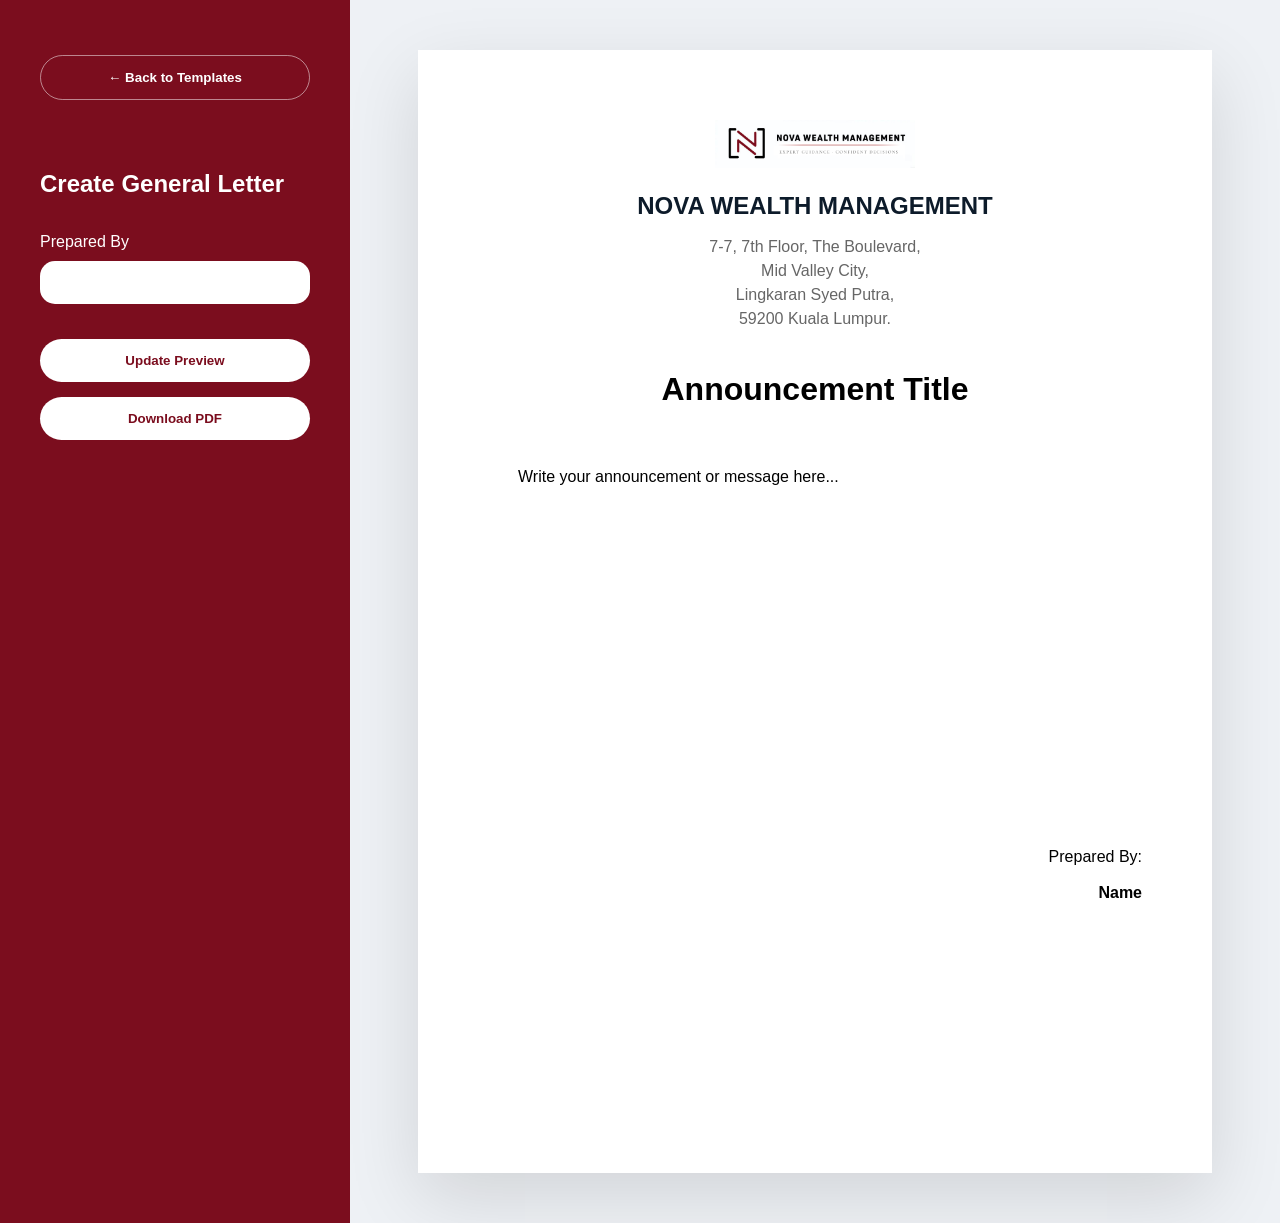
==== client.html @ 17e978bb "update" ====
<!DOCTYPE html>

<html lang="en">

<head>

<meta charset="UTF-8">

<meta name="viewport" content="width=device-width, initial-scale=1.0">

<title>General Letter Editor</title>

<link rel="stylesheet" href="css/informal.css">

</head>


<body>


<section class="editor">


<!-- LEFT CONTROL PANEL -->

<div class="input-area">


<button 
class="back-btn"
onclick="backHome()">

← Back to Templates

</button>


<h2>Create General Letter</h2>

<label>
Prepared By
</label>

<input
type="text"
id="prepared">

<button onclick="generateInformalLetter()">

Update Preview

</button>


<button onclick="downloadPDF()">

Download PDF

</button>


</div>






<!-- RIGHT PREVIEW -->

<div class="preview">


<div class="paper">



<!-- COMPANY HEADER -->


<div class="letter-header">


<img
src="image/logo.png"
class="letter-logo">



<div class="company">


<h3>
NOVA WEALTH MANAGEMENT
</h3>


<p>

7-7, 7th Floor, The Boulevard,<br>

Mid Valley City,<br>

Lingkaran Syed Putra,<br>

59200 Kuala Lumpur.

</p>


</div>


</div>



<hr>






<!-- INFORMAL CONTENT -->


<h2 
id="previewTitle" 
contenteditable="true">

Announcement Title

</h2>



<div 
id="previewContent" 
contenteditable="true">

Write your announcement or message here...

</div>






<div class="sign">

Prepared By:

<br><br>


<span 
id="previewPrepared">

Name

</span>



</div>




</div>


</div>



</section>



<script src="js/html2pdf.bundle.min.js"></script>

<script src="js/script.js"></script>


</body>


</html>
---- css/informal.css ----
*{

    margin:0;
    padding:0;
    box-sizing:border-box;
    font-family:"Inter", Arial, sans-serif;

}


body{

    background:#eef1f5;

}


/* layout */

.editor{

    min-height:100vh;

    display:grid;

    grid-template-columns:350px 1fr;

}


/* sidebar */

.input-area{

    background:#7B0D1E;

    color:white;

    padding:40px;

}


.input-area h2{

    margin-bottom:35px;

}


.input-area label{

    display:block;

    margin-bottom:10px;

}


.input-area input{

    width:100%;

    padding:14px;

    border:none;

    border-radius:15px;

    margin-bottom:20px;

}

.input-area button{

    width:100%;

    padding:14px;

    margin-top:15px;

    border:none;

    border-radius:30px;


    background:white;

    color:#7B0D1E;


    cursor:pointer;


    font-weight:600;


    transition:
    transform .25s ease,
    box-shadow .25s ease,
    background .25s ease;


}


/* mouse hover */

.input-area button:hover{


    transform:translateY(-3px);


    box-shadow:
    0 10px 25px rgba(0,0,0,.25);


}



/* click effect */

.input-area button:active{


    transform:scale(.95);


}

/* back button */

.back-btn{

    margin-bottom:70px !important;

    background:transparent !important;

    color:white !important;

    border:1px solid rgba(255,255,255,.5) !important;

}


.back-btn:hover{

    background:white !important;

    color:#7B0D1E !important;

}


/* preview */

.preview{

    padding:50px;

    display:flex;

    justify-content:center;

}


/* paper */

.paper{

    width:794px;

    min-height:1123px;


    background:white;

    padding:70px;


    box-shadow:
    0 25px 70px rgba(0,0,0,.12);


    position:relative;

    overflow:hidden;

}


/* header */


.letter-header{

    text-align:center;

}


.letter-logo{

    width:200px;

    margin-bottom:20px;

}


.company h3{

    font-size:24px;

    color:#0D1B2A;

}


.company p{

    margin-top:15px;

    color:#666;

    line-height:1.5;

}



hr{

    display:none;

}



/* title */

#previewTitle{

    text-align:center;

    font-size:32px;

    margin-top:40px;

    margin-bottom:30px;

    outline:none;

}

/* message card */

#previewContent{

    min-height:350px;

    padding:30px;
}

/* signature */

.sign{

    margin-top:60px;

    width:100%;

    text-align:right;

    display:block;

}


#previewPrepared{

    outline:none;

    font-weight:bold;

}



/* editable */

#previewTitle,
#previewContent,
#previewPrepared{

    cursor:text;

}


#previewTitle:focus,
#previewContent:focus,
#previewPrepared:focus{

    background:#fafafa;

}

/* PRINT ONLY PAPER */

@media print{


    body *{

        visibility:hidden;

    }



    .paper,
    .paper *{

        visibility:visible;

    }



    .paper{

        position:absolute;

        left:0;

        top:0;


        width:210mm;

        min-height:297mm;


        margin:0;

        padding:20mm;


        box-shadow:none;

    }



    .preview{

        padding:0;

    }



    @page{

        size:A4;

        margin:0;

    }


}
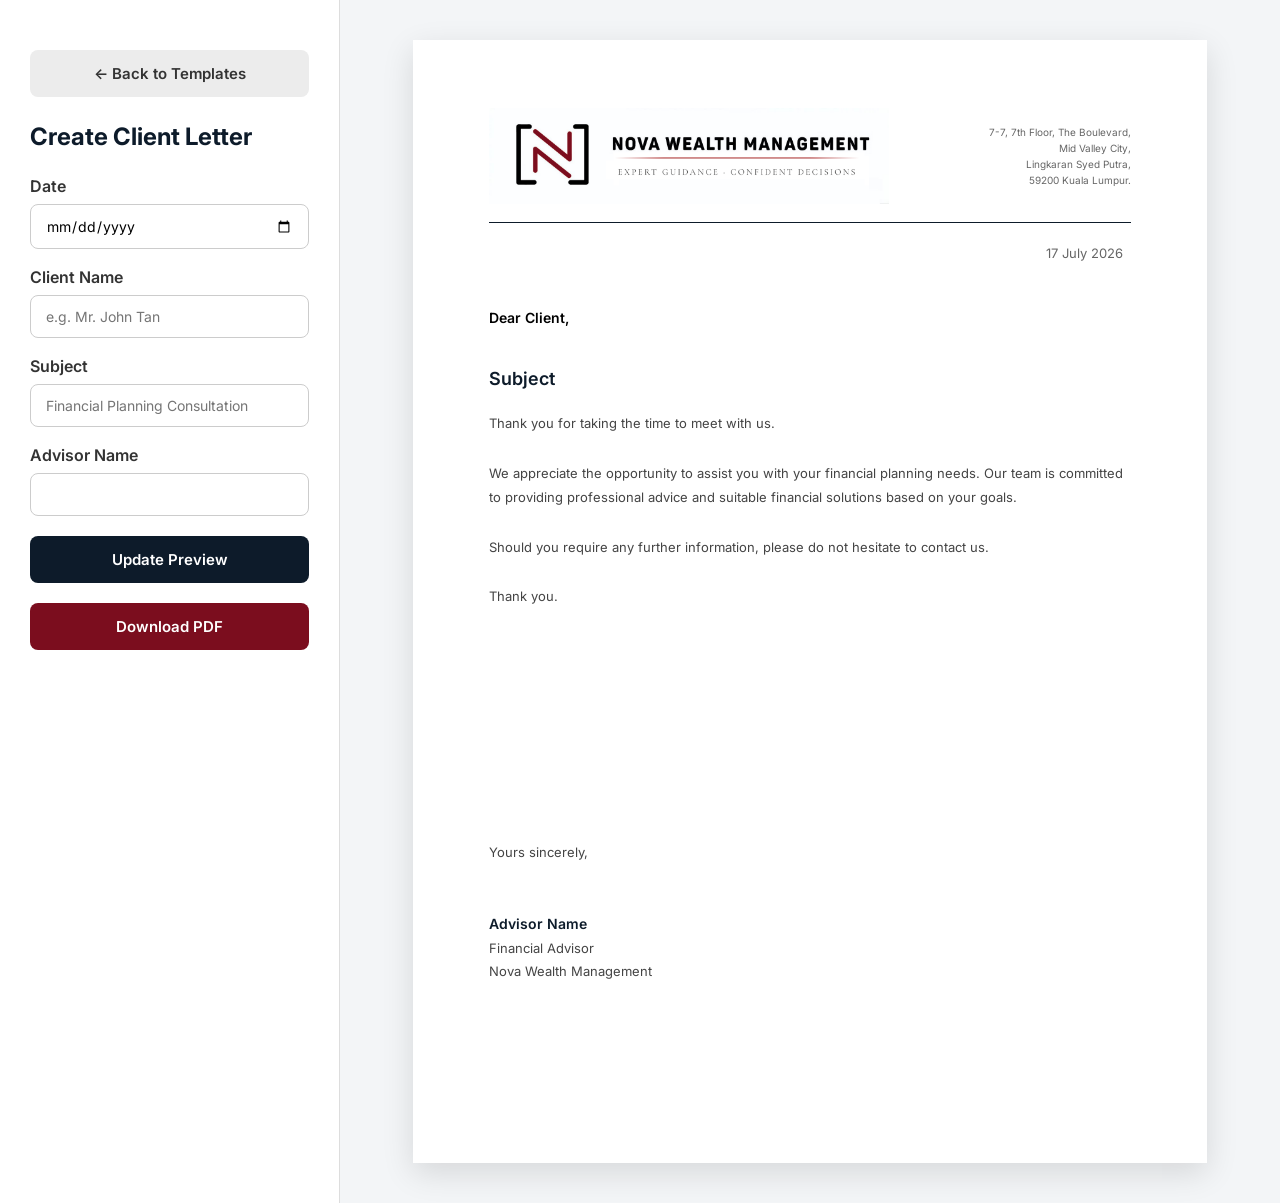
==== commit 8a46402b: "update style client letter" ====
--- a/client.html
+++ b/client.html
@@ -8,184 +8,186 @@
 
 <meta name="viewport" content="width=device-width, initial-scale=1.0">
 
-<title>General Letter Editor</title>
+<title>Client Letter Editor</title>
 
-<link rel="stylesheet" href="css/informal.css">
+<link rel="stylesheet" href="css/client.css">
 
 </head>
 
-
 <body>
-
 
 <section class="editor">
 
+    <!-- LEFT CONTROL PANEL -->
 
-<!-- LEFT CONTROL PANEL -->
+    <div class="input-area">
 
-<div class="input-area">
+        <button
+        class="back-btn"
+        onclick="backHome()">
 
+        ← Back to Templates
 
-<button 
-class="back-btn"
-onclick="backHome()">
+        </button>
 
-← Back to Templates
+        <h2>Create Client Letter</h2>
 
-</button>
+        <label>
+        Date
+        </label>
 
+        <input
+        type="date"
+        id="letterDate">
 
-<h2>Create General Letter</h2>
+        <label>
+        Client Name
+        </label>
 
-<label>
-Prepared By
-</label>
+        <input
+        type="text"
+        id="clientName"
+        placeholder="e.g. Mr. John Tan">
 
-<input
-type="text"
-id="prepared">
+        <label>
+        Subject
+        </label>
 
-<button onclick="generateInformalLetter()">
+        <input
+        type="text"
+        id="subject"
+        placeholder="Financial Planning Consultation">
 
-Update Preview
+        <label>
+        Advisor Name
+        </label>
 
-</button>
+        <input
+        type="text"
+        id="prepared">
 
+        <button onclick="generateClientLetter()">
 
-<button onclick="downloadPDF()">
+        Update Preview
 
-Download PDF
+        </button>
 
-</button>
+        <button onclick="downloadPDF()">
 
+        Download PDF
 
-</div>
+        </button>
 
+    </div>
 
+    <!-- RIGHT PREVIEW -->
 
+    <div class="preview">
 
+        <div class="paper">
 
+            <!-- COMPANY HEADER -->
 
-<!-- RIGHT PREVIEW -->
+            <div class="letter-header">
 
-<div class="preview">
+                <img
+                src="image/logo.png"
+                class="letter-logo">
 
+                <div class="company">
 
-<div class="paper">
+                    <p>
 
+                    7-7, 7th Floor, The Boulevard,<br>
 
+                    Mid Valley City,<br>
 
-<!-- COMPANY HEADER -->
+                    Lingkaran Syed Putra,<br>
 
+                    59200 Kuala Lumpur.
 
-<div class="letter-header">
+                    </p>
 
+                </div>
 
-<img
-src="image/logo.png"
-class="letter-logo">
+            </div>
 
+            <hr>
 
+            <div id="previewDate">
+                17 July 2026
+            </div>
 
-<div class="company">
+            <br>
 
+            <div id="previewClient">
+                Dear Client,
+            </div>
 
-<h3>
-NOVA WEALTH MANAGEMENT
-</h3>
+            <br>
 
+            <h2
+            id="previewTitle"
+            contenteditable="true">
 
-<p>
+            Subject
 
-7-7, 7th Floor, The Boulevard,<br>
+            </h2>
 
-Mid Valley City,<br>
+            <div
+            id="previewContent"
+            contenteditable="true">
 
-Lingkaran Syed Putra,<br>
+            Thank you for taking the time to meet with us.
 
-59200 Kuala Lumpur.
+            <br><br>
 
-</p>
+            We appreciate the opportunity to assist you with your financial planning needs. Our team is committed to providing professional advice and suitable financial solutions based on your goals.
 
+            <br><br>
 
-</div>
+            Should you require any further information, please do not hesitate to contact us.
 
+            <br><br>
 
-</div>
+            Thank you.
 
+            </div>
 
+            <br><br>
 
-<hr>
+            <div class="sign">
 
+                Yours sincerely,
 
+                <br><br><br>
 
+                <span id="previewPrepared">
 
+                Advisor Name
 
+                </span>
 
-<!-- INFORMAL CONTENT -->
+                <br>
 
+                Financial Advisor
 
-<h2 
-id="previewTitle" 
-contenteditable="true">
+                <br>
 
-Announcement Title
+                Nova Wealth Management
 
-</h2>
+            </div>
 
+        </div>
 
-
-<div 
-id="previewContent" 
-contenteditable="true">
-
-Write your announcement or message here...
-
-</div>
-
-
-
-
-
-
-<div class="sign">
-
-Prepared By:
-
-<br><br>
-
-
-<span 
-id="previewPrepared">
-
-Name
-
-</span>
-
-
-
-</div>
-
-
-
-
-</div>
-
-
-</div>
-
-
+    </div>
 
 </section>
-
-
 
 <script src="js/html2pdf.bundle.min.js"></script>
 
 <script src="js/script.js"></script>
 
-
 </body>
 
-
 </html>
--- a/css/client.css
+++ b/css/client.css
@@ -0,0 +1,300 @@
+@font-face {
+    font-family: "Inter";
+    src: url("../fonts/Inter-VariableFont_opsz,wght.ttf") format("truetype");
+    font-weight: 100 900;
+    font-style: normal;
+}
+
+@font-face {
+    font-family: "Inter";
+    src: url("../fonts/Inter-Italic-VariableFont_opsz,wght.ttf") format("truetype");
+    font-weight: 100 900;
+    font-style: italic;
+}
+
+*{
+    margin:0;
+    padding:0;
+    box-sizing:border-box;
+    font-family:"Inter", Arial, sans-serif;
+}
+
+
+body{
+    background:#f3f5f7;
+}
+
+.editor{
+    display:flex;
+    min-height:100vh;
+}
+
+/* ===========================
+   LEFT PANEL
+=========================== */
+
+.input-area{
+    width:340px;
+    background:#ffffff;
+    padding:30px;
+    border-right:1px solid #ddd;
+    overflow-y:auto;
+}
+
+.input-area h2{
+    margin-bottom:25px;
+    color:#0D1B2A;
+}
+
+.input-area label{
+    display:block;
+    margin-top:18px;
+    margin-bottom:8px;
+    font-weight:600;
+    color:#333;
+}
+
+.input-area input{
+    width:100%;
+    padding:12px 15px;
+    border:1px solid #ccc;
+    border-radius:8px;
+    outline:none;
+    font-size:14px;
+}
+
+.input-area input:focus{
+    border-color:#0D1B2A;
+}
+
+.input-area button{
+    width:100%;
+    padding:14px;
+    margin-top:20px;
+    border:none;
+    border-radius:8px;
+    cursor:pointer;
+    font-size:15px;
+    font-weight:600;
+    transition:.3s;
+}
+
+.input-area button:nth-of-type(2){
+    background:#0D1B2A;
+    color:#fff;
+}
+
+.input-area button:nth-of-type(2):hover{
+    background:#132b45;
+}
+
+.input-area button:nth-of-type(3){
+    background:#7B0D1E;
+    color:#fff;
+}
+
+.input-area button:nth-of-type(3):hover{
+    background:#5e0a17;
+}
+
+.back-btn{
+    background:#ececec !important;
+    color:#333 !important;
+    margin-bottom:25px;
+}
+
+/* ===========================
+   PREVIEW
+=========================== */
+
+.preview{
+    flex:1;
+    display:flex;
+    justify-content:center;
+    align-items:flex-start;
+    padding:40px;
+    overflow:auto;
+}
+
+.paper{
+    width:210mm;
+    min-height:297mm;
+    background:#fff;
+    padding:18mm 20mm;
+    box-shadow:0 10px 30px rgba(0,0,0,.12);
+}
+
+/* ===========================
+   HEADER
+=========================== */
+
+.letter-header{
+    display:flex;
+    justify-content:space-between;
+    align-items:center;
+    gap:40px;
+    margin-bottom:18px;
+}
+
+.letter-logo{
+    width:400px;
+}
+
+.company{
+    display:flex;
+    justify-content:center;
+    align-items:flex-end;
+    text-align:right;
+}
+
+.company p{
+    font-size:10px;
+    line-height:1.6;
+    color:#666;
+    text-align:right;
+}
+
+hr{
+    margin:18px 0 22px;
+    border:none;
+    border-top:1.5px solid #0D1B2A;
+}
+
+/* ===========================
+   LETTER
+=========================== */
+
+#previewDate{
+    text-align:right;
+    margin-right:8px;
+    margin-bottom:28px;
+    font-size:13px;
+    color:#666;
+}
+
+#previewClient{
+    font-size:14px;
+    font-weight:600;
+    margin-bottom:22px;
+}
+
+#previewTitle{
+    color:#0D1B2A;
+    font-size:18px;
+    font-weight:600;
+    margin-bottom:22px;
+    outline:none;
+}
+
+#previewContent{
+    font-size:13px;
+    line-height:1.9;
+    color:#444;
+    min-height:320px;
+    outline:none;
+}
+
+.sign{
+    margin-top:70px;
+    line-height:1.8;
+    font-size:13px;
+    color:#444;
+}
+
+#previewPrepared{
+    font-size:14px;
+    font-weight:600;
+    color:#0D1B2A;
+}
+
+/* ===========================
+   RESPONSIVE
+=========================== */
+
+@media(max-width:1000px){
+
+.editor{
+    flex-direction:column;
+}
+
+.input-area{
+    width:100%;
+    border-right:none;
+    border-bottom:1px solid #ddd;
+}
+
+.preview{
+    padding:20px;
+}
+
+.paper{
+    width:100%;
+    min-height:auto;
+    padding:35px;
+}
+
+.letter-header{
+    flex-direction:column;
+    gap:20px;
+}
+
+.company{
+    text-align:center;
+}
+
+}
+
+/* ===========================
+   PRINT ONLY PAPER
+=========================== */
+
+@media print{
+
+    body *{
+        visibility:hidden;
+    }
+
+    .paper,
+    .paper *{
+        visibility:visible;
+    }
+
+    .paper{
+
+        position:absolute;
+
+        left:0;
+        top:0;
+
+        width:210mm;
+        min-height:297mm;
+
+        margin:0;
+        padding:18mm 20mm;
+
+        box-shadow:none;
+
+    }
+
+    .preview{
+
+        padding:0;
+        margin:0;
+
+    }
+
+    @page{
+
+        size:A4 portrait;
+        margin:0;
+
+    }
+	
+	.letter-header{
+        display:flex !important;
+        flex-direction:row !important;
+        justify-content:space-between !important;
+        align-items:center !important;
+    }
+
+}
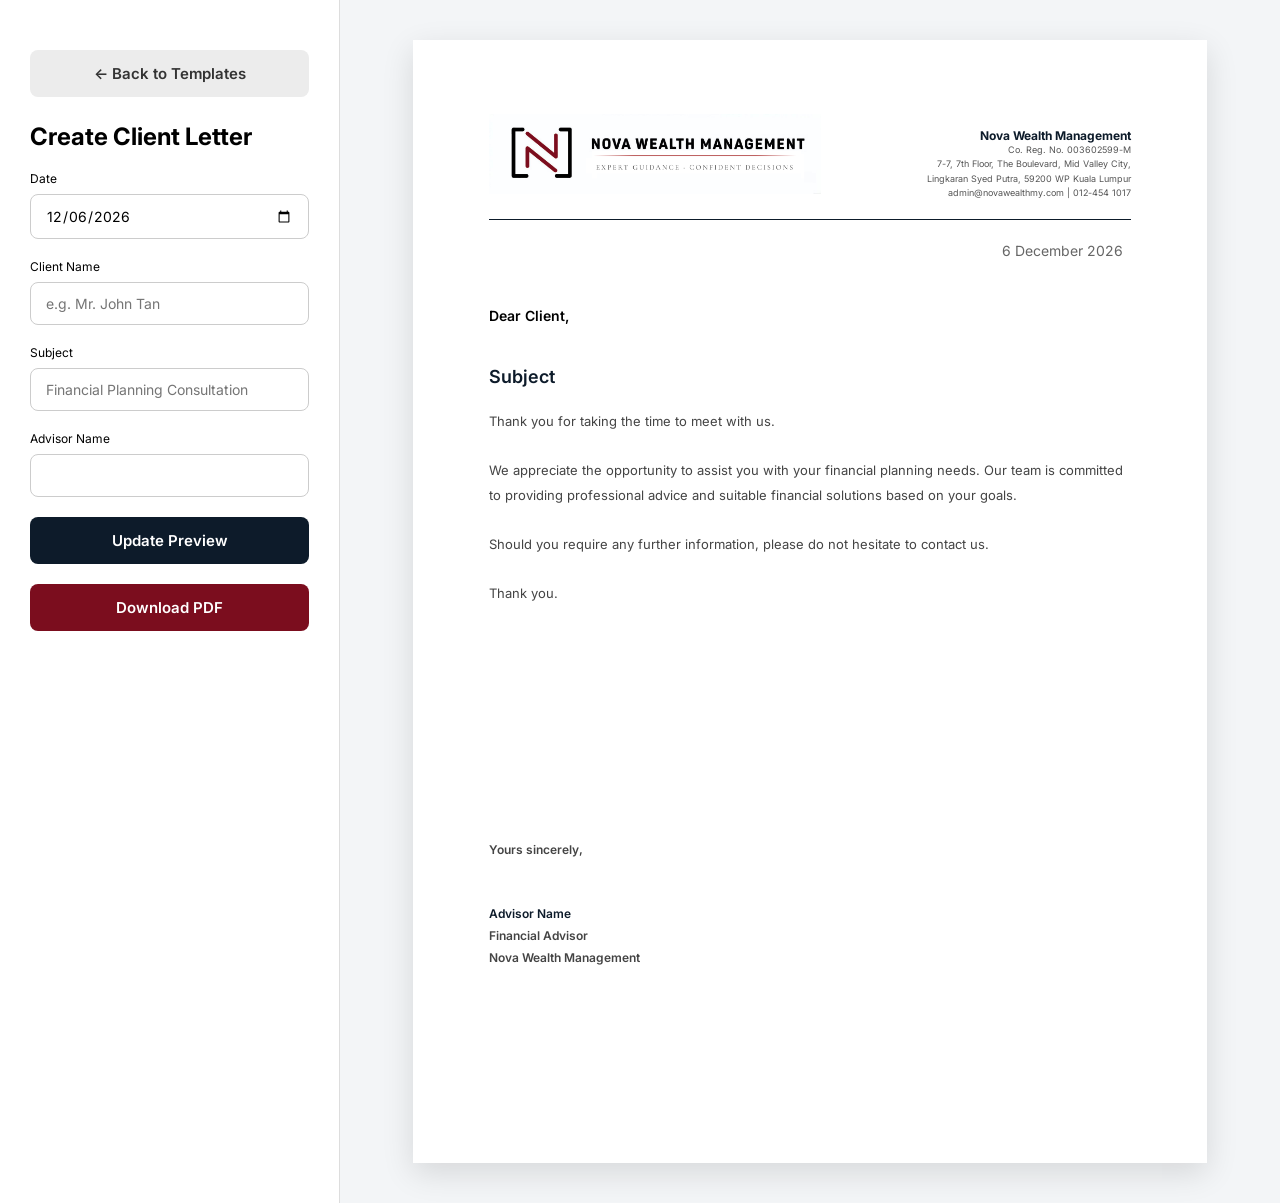
==== commit c9b4b951: "update" ====
--- a/client.html
+++ b/client.html
@@ -95,16 +95,15 @@
                 class="letter-logo">
 
                 <div class="company">
+				
+					<h3>Nova Wealth Management</h3>
 
                     <p>
 
-                    7-7, 7th Floor, The Boulevard,<br>
-
-                    Mid Valley City,<br>
-
-                    Lingkaran Syed Putra,<br>
-
-                    59200 Kuala Lumpur.
+                    Co. Reg. No. 003602599-M<br>
+					7-7, 7th Floor, The Boulevard, Mid Valley City,<br>
+					Lingkaran Syed Putra, 59200 WP Kuala Lumpur<br>
+					admin@novawealthmy.com   |   012-454 1017<br>
 
                     </p>
 
--- a/css/client.css
+++ b/css/client.css
@@ -42,16 +42,15 @@
 }
 
 .input-area h2{
-    margin-bottom:25px;
-    color:#0D1B2A;
+    margin-bottom:16px;
 }
 
 .input-area label{
     display:block;
-    margin-top:18px;
+    margin-top:20px;
     margin-bottom:8px;
-    font-weight:600;
-    color:#333;
+    font-size:12px;
+    font-weight:400;
 }
 
 .input-area input{
@@ -137,21 +136,26 @@
 }
 
 .letter-logo{
-    width:400px;
+    height:80px;
+    width:auto;
 }
 
 .company{
-    display:flex;
-    justify-content:center;
-    align-items:flex-end;
+    margin-top:20px;
+	align-items:flex-end;   
     text-align:right;
 }
 
+.company h3{
+    color:#0D1B2A;
+	font-size:12px;
+}
+
 .company p{
-    font-size:10px;
+    color:#555;
     line-height:1.6;
-    color:#666;
-    text-align:right;
+	
+	font-size:9px;
 }
 
 hr{
@@ -168,7 +172,7 @@
     text-align:right;
     margin-right:8px;
     margin-bottom:28px;
-    font-size:13px;
+    font-size:14px;
     color:#666;
 }
 
@@ -197,12 +201,13 @@
 .sign{
     margin-top:70px;
     line-height:1.8;
-    font-size:13px;
+    font-size:12px;
+    font-weight:600;
     color:#444;
 }
 
 #previewPrepared{
-    font-size:14px;
+    font-size:12px;
     font-weight:600;
     color:#0D1B2A;
 }
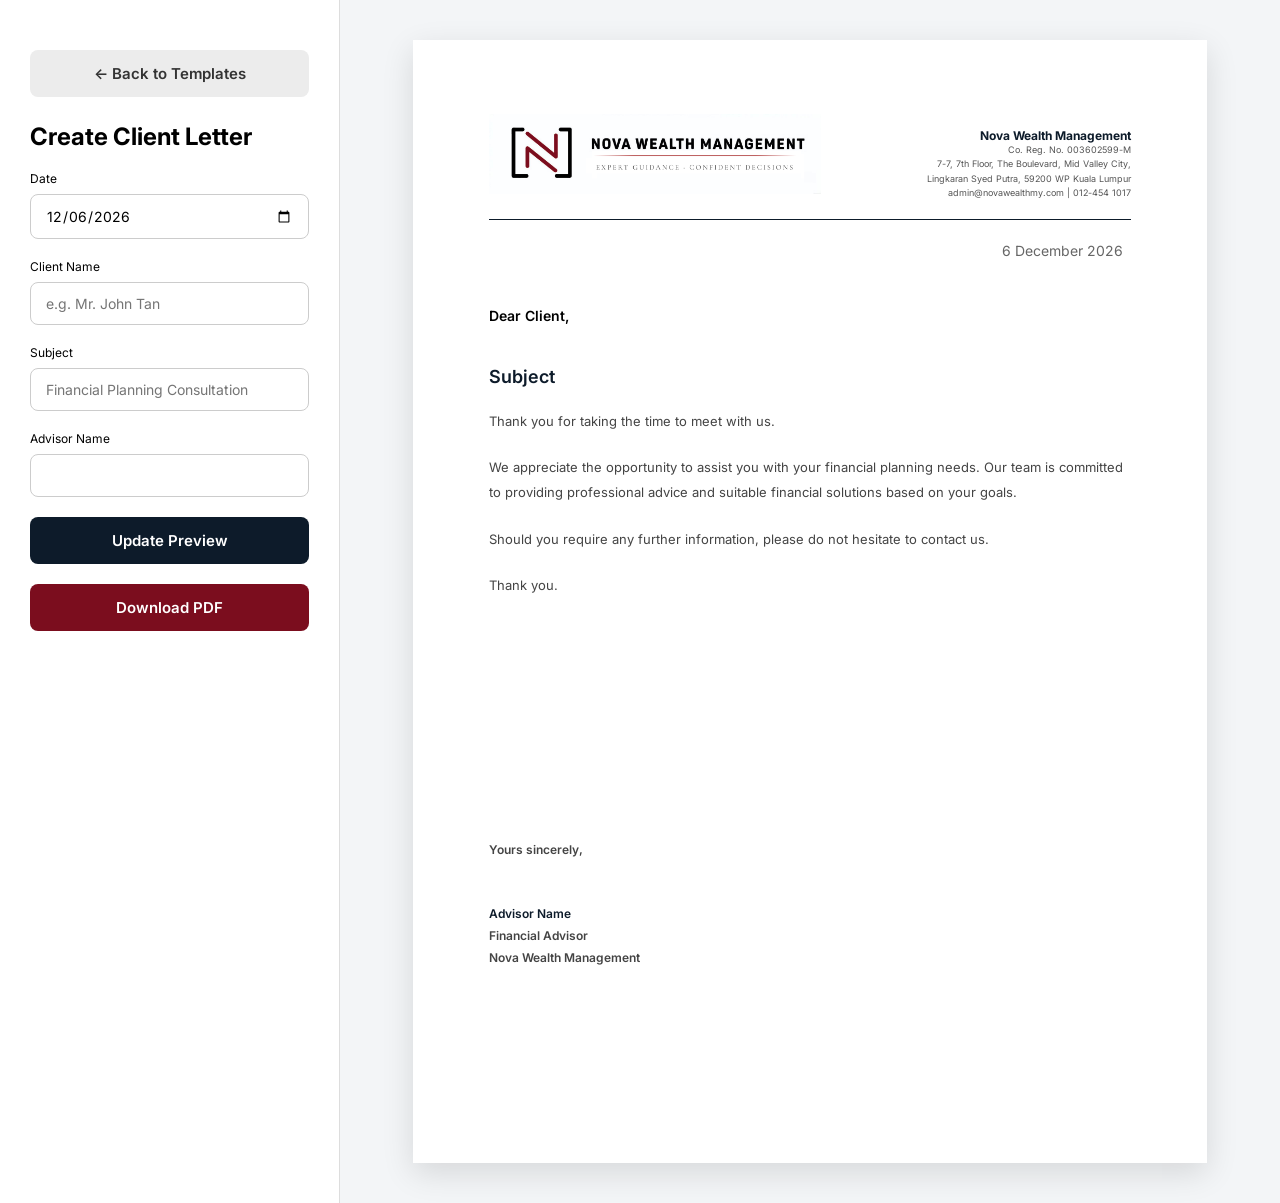
==== commit ca462c2a: "update" ====
--- a/client.html
+++ b/client.html
@@ -137,19 +137,13 @@
             id="previewContent"
             contenteditable="true">
 
-            Thank you for taking the time to meet with us.
+            <p>Thank you for taking the time to meet with us.</p>
 
-            <br><br>
+            <p>We appreciate the opportunity to assist you with your financial planning needs. Our team is committed to providing professional advice and suitable financial solutions based on your goals.</p>
 
-            We appreciate the opportunity to assist you with your financial planning needs. Our team is committed to providing professional advice and suitable financial solutions based on your goals.
+            <p>Should you require any further information, please do not hesitate to contact us.</p>
 
-            <br><br>
-
-            Should you require any further information, please do not hesitate to contact us.
-
-            <br><br>
-
-            Thank you.
+            <p>Thank you.</p>
 
             </div>
 
@@ -189,4 +183,4 @@
 
 </body>
 
-</html>+</html>
--- a/css/client.css
+++ b/css/client.css
@@ -195,7 +195,17 @@
     line-height:1.9;
     color:#444;
     min-height:320px;
+    white-space:normal;
+    text-align:left;
     outline:none;
+}
+
+#previewContent p{
+    margin:0 0 22px;
+}
+
+#previewContent p:last-child{
+    margin-bottom:0;
 }
 
 .sign{
@@ -282,10 +292,8 @@
     }
 
     .preview{
-
         padding:0;
         margin:0;
-
     }
 
     @page{
@@ -302,4 +310,4 @@
         align-items:center !important;
     }
 
-}+}
